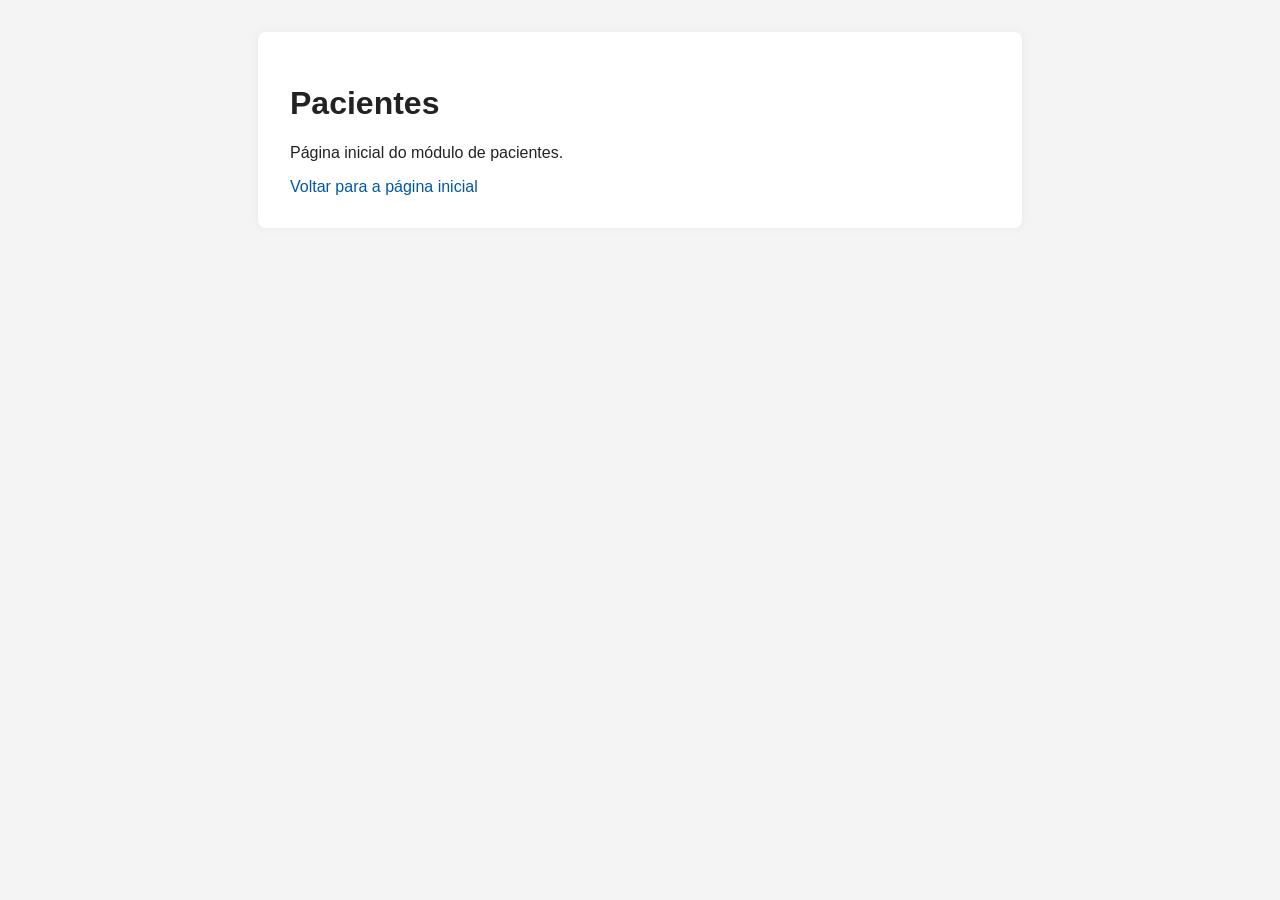
==== pages/pacientes.html @ 24cdd050 "chore: configura estrutura inicial da aplicacao web" ====
<!DOCTYPE html>
<html lang="pt-BR">
  <head>
    <meta charset="UTF-8" />
    <meta name="viewport" content="width=device-width, initial-scale=1.0" />
    <title>Pacientes</title>
    <link rel="stylesheet" href="../assets/css/styles.css" />
  </head>
  <body>
    <main>
      <h1>Pacientes</h1>
      <p>Página inicial do módulo de pacientes.</p>
      <a href="../index.html">Voltar para a página inicial</a>
    </main>

    <script src="../assets/js/pacientes.js"></script>
  </body>
</html>
---- assets/css/styles.css ----
body {
  font-family: Arial, sans-serif;
  margin: 2rem;
  background-color: #f4f4f4;
  color: #222;
}

main {
  max-width: 700px;
  margin: 0 auto;
  background: #fff;
  padding: 2rem;
  border-radius: 8px;
  box-shadow: 0 0 10px rgba(0, 0, 0, 0.05);
}

a {
  color: #0057a8;
  text-decoration: none;
}

a:hover {
  text-decoration: underline;
}
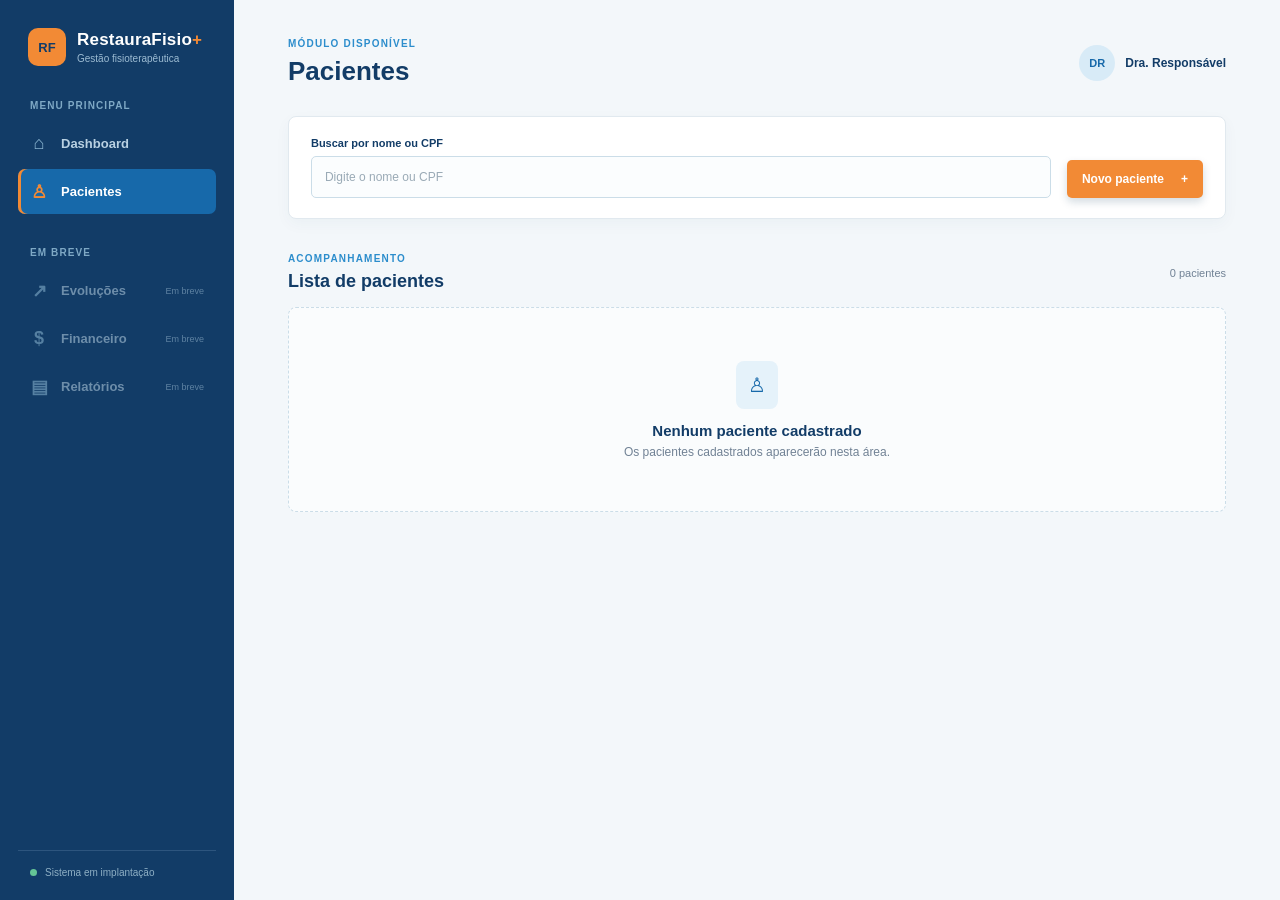
==== commit 7ef07d70: "feat: adiciona interface de cadastro de pacientes" ====
--- a/pages/pacientes.html
+++ b/pages/pacientes.html
@@ -7,11 +7,116 @@
     <link rel="stylesheet" href="../assets/css/styles.css" />
   </head>
   <body>
-    <main>
-      <h1>Pacientes</h1>
-      <p>Página inicial do módulo de pacientes.</p>
-      <a href="../index.html">Voltar para a página inicial</a>
-    </main>
+    <div class="app-shell">
+      <aside class="sidebar">
+        <a class="brand" href="../index.html" aria-label="RestauraFisio+ - Dashboard">
+          <span class="brand-mark">RF</span>
+          <span>
+            <strong>RestauraFisio<span>+</span></strong>
+            <small>Gestão fisioterapêutica</small>
+          </span>
+        </a>
+
+        <nav class="main-nav" aria-label="Navegação principal">
+          <p class="nav-label">Menu principal</p>
+          <a class="nav-link" href="../index.html">
+            <span class="nav-icon">⌂</span>
+            <span>Dashboard</span>
+          </a>
+          <a class="nav-link active" href="pacientes.html" aria-current="page">
+            <span class="nav-icon">♙</span>
+            <span>Pacientes</span>
+          </a>
+
+          <p class="nav-label nav-label-spaced">Em breve</p>
+          <span class="nav-link disabled" aria-disabled="true">
+            <span class="nav-icon">↗</span>
+            <span>Evoluções</span>
+            <small>Em breve</small>
+          </span>
+          <span class="nav-link disabled" aria-disabled="true">
+            <span class="nav-icon">$</span>
+            <span>Financeiro</span>
+            <small>Em breve</small>
+          </span>
+          <span class="nav-link disabled" aria-disabled="true">
+            <span class="nav-icon">▤</span>
+            <span>Relatórios</span>
+            <small>Em breve</small>
+          </span>
+        </nav>
+
+        <div class="sidebar-footer">
+          <span class="footer-dot"></span>
+          <span>Sistema em implantação</span>
+        </div>
+      </aside>
+
+      <main class="dashboard patient-page">
+        <header class="topbar">
+          <div>
+            <p class="eyebrow">Módulo disponível</p>
+            <h1>Pacientes</h1>
+          </div>
+          <div class="profile" aria-label="Perfil do usuário">
+            <span class="profile-avatar">DR</span>
+            <span class="profile-name">Dra. Responsável</span>
+          </div>
+        </header>
+
+        <section class="patient-toolbar" aria-label="Ações de pacientes">
+          <label class="search-field">
+            <span>Buscar por nome ou CPF</span>
+            <input type="search" placeholder="Digite o nome ou CPF" />
+          </label>
+          <details class="new-patient">
+            <summary class="primary-action">Novo paciente <span aria-hidden="true">+</span></summary>
+            <div class="patient-form-panel">
+              <div class="section-heading form-heading">
+                <div>
+                  <p class="eyebrow">Cadastro inicial</p>
+                  <h2>Dados do paciente</h2>
+                </div>
+              </div>
+              <form class="patient-form">
+                <label>
+                  <span>Nome completo</span>
+                  <input type="text" name="nome" placeholder="Digite o nome completo" />
+                </label>
+                <label>
+                  <span>CPF</span>
+                  <input type="text" name="cpf" placeholder="000.000.000-00" />
+                </label>
+                <label>
+                  <span>Data de nascimento</span>
+                  <input type="date" name="data-nascimento" />
+                </label>
+                <label>
+                  <span>Telefone/WhatsApp</span>
+                  <input type="tel" name="telefone" placeholder="(00) 00000-0000" />
+                </label>
+                <button class="form-submit" type="button">Cadastrar paciente</button>
+              </form>
+            </div>
+          </details>
+        </section>
+
+        <section class="patient-list" aria-labelledby="patient-list-title">
+          <div class="section-heading">
+            <div>
+              <p class="eyebrow">Acompanhamento</p>
+              <h2 id="patient-list-title">Lista de pacientes</h2>
+            </div>
+            <span class="patient-count">0 pacientes</span>
+          </div>
+          <div class="empty-state">
+            <div class="module-icon" aria-hidden="true">♙</div>
+            <h3>Nenhum paciente cadastrado</h3>
+            <p>Os pacientes cadastrados aparecerão nesta área.</p>
+          </div>
+        </section>
+      </main>
+    </div>
 
     <script src="../assets/js/pacientes.js"></script>
   </body>
--- a/assets/css/styles.css
+++ b/assets/css/styles.css
@@ -1,24 +1,634 @@
+:root {
+  --blue-900: #123c67;
+  --blue-700: #1769aa;
+  --blue-500: #2c8dcc;
+  --orange: #f28a35;
+  --surface: #ffffff;
+  --background: #f3f7fa;
+  --text: #213348;
+  --muted: #718295;
+  --line: #e1e9ef;
+}
+
+* {
+  box-sizing: border-box;
+}
+
 body {
-  font-family: Arial, sans-serif;
-  margin: 2rem;
-  background-color: #f4f4f4;
-  color: #222;
-}
-
-main {
-  max-width: 700px;
+  margin: 0;
+  font-family: "Trebuchet MS", Arial, sans-serif;
+  color: var(--text);
+  background: var(--background);
+}
+
+a {
+  color: inherit;
+  text-decoration: none;
+}
+
+.app-shell {
+  display: flex;
+  min-height: 100vh;
+}
+
+.sidebar {
+  display: flex;
+  width: 258px;
+  min-height: 100vh;
+  flex-direction: column;
+  padding: 28px 18px 22px;
+  color: #dcecf7;
+  background: var(--blue-900);
+}
+
+.brand {
+  display: flex;
+  align-items: center;
+  gap: 11px;
+  padding: 0 10px 34px;
+}
+
+.brand-mark {
+  display: grid;
+  width: 38px;
+  height: 38px;
+  place-items: center;
+  border-radius: 10px;
+  color: var(--blue-900);
+  font-size: 13px;
+  font-weight: bold;
+  background: var(--orange);
+}
+
+.brand strong {
+  display: block;
+  color: #fff;
+  font-size: 17px;
+  letter-spacing: .2px;
+}
+
+.brand strong span {
+  color: var(--orange);
+}
+
+.brand small {
+  display: block;
+  margin-top: 3px;
+  color: #9dbcd3;
+  font-size: 10px;
+}
+
+.nav-label {
+  margin: 0 12px 10px;
+  color: #7fa9c5;
+  font-size: 10px;
+  font-weight: bold;
+  letter-spacing: 1.1px;
+  text-transform: uppercase;
+}
+
+.nav-label-spaced {
+  margin-top: 33px;
+}
+
+.nav-link {
+  display: flex;
+  align-items: center;
+  gap: 13px;
+  min-height: 45px;
+  margin: 3px 0;
+  padding: 0 12px;
+  border-radius: 7px;
+  color: #b9d1e2;
+  font-size: 13px;
+  font-weight: bold;
+}
+
+.nav-link.active {
+  color: #fff;
+  background: var(--blue-700);
+  box-shadow: inset 3px 0 0 var(--orange);
+}
+
+.nav-link:not(.disabled):hover {
+  color: #fff;
+  background: #1c5987;
+}
+
+.nav-icon {
+  width: 18px;
+  color: #8db8d3;
+  font-size: 18px;
+  text-align: center;
+}
+
+.active .nav-icon {
+  color: var(--orange);
+}
+
+.nav-link.disabled {
+  cursor: default;
+  opacity: .55;
+}
+
+.nav-link.disabled small {
+  margin-left: auto;
+  color: #9dbcd3;
+  font-size: 9px;
+  font-weight: normal;
+}
+
+.sidebar-footer {
+  display: flex;
+  align-items: center;
+  gap: 8px;
+  margin-top: auto;
+  padding: 16px 12px 0;
+  border-top: 1px solid rgba(184, 218, 238, .16);
+  color: #8fb0c5;
+  font-size: 10px;
+}
+
+.footer-dot {
+  width: 7px;
+  height: 7px;
+  border-radius: 50%;
+  background: #65c596;
+}
+
+.dashboard {
+  width: min(100%, 1160px);
   margin: 0 auto;
-  background: #fff;
-  padding: 2rem;
+  padding: 38px 54px 56px;
+}
+
+.topbar,
+.profile,
+.module-card,
+.section-heading {
+  display: flex;
+  align-items: center;
+}
+
+.topbar {
+  justify-content: space-between;
+  margin-bottom: 34px;
+}
+
+.eyebrow {
+  margin: 0 0 7px;
+  color: var(--blue-500);
+  font-size: 10px;
+  font-weight: bold;
+  letter-spacing: 1.2px;
+  text-transform: uppercase;
+}
+
+.eyebrow.light {
+  color: #b9e0f3;
+}
+
+h1,
+h2,
+h3,
+p {
+  margin-top: 0;
+}
+
+h1 {
+  margin-bottom: 0;
+  color: var(--blue-900);
+  font-size: 26px;
+}
+
+.profile {
+  gap: 10px;
+  color: var(--blue-900);
+  font-size: 12px;
+  font-weight: bold;
+}
+
+.profile-avatar {
+  display: grid;
+  width: 36px;
+  height: 36px;
+  place-items: center;
+  border-radius: 50%;
+  color: var(--blue-700);
+  font-size: 11px;
+  background: #d8ebf7;
+}
+
+.welcome-panel {
+  display: flex;
+  min-height: 252px;
+  overflow: hidden;
+  position: relative;
+  align-items: center;
+  padding: 39px 46px;
   border-radius: 8px;
-  box-shadow: 0 0 10px rgba(0, 0, 0, 0.05);
-}
-
-a {
-  color: #0057a8;
-  text-decoration: none;
-}
-
-a:hover {
-  text-decoration: underline;
-}
+  color: #fff;
+  background: linear-gradient(112deg, #1769aa, #2b91c7);
+}
+
+.welcome-copy {
+  max-width: 520px;
+  position: relative;
+  z-index: 1;
+}
+
+.welcome-copy h2 {
+  max-width: 470px;
+  margin-bottom: 12px;
+  font-size: 27px;
+  line-height: 1.2;
+}
+
+.welcome-copy p:not(.eyebrow) {
+  max-width: 495px;
+  margin-bottom: 23px;
+  color: #d9f0fa;
+  font-size: 13px;
+  line-height: 1.6;
+}
+
+.primary-action,
+.secondary-action {
+  display: inline-flex;
+  align-items: center;
+  gap: 17px;
+  border-radius: 5px;
+  font-size: 12px;
+  font-weight: bold;
+}
+
+.primary-action {
+  padding: 12px 15px;
+  color: #fff;
+  background: var(--orange);
+  box-shadow: 0 4px 9px rgba(10, 55, 91, .18);
+}
+
+.primary-action:hover,
+.secondary-action:hover {
+  filter: brightness(.95);
+}
+
+.welcome-shape {
+  width: 240px;
+  height: 240px;
+  position: absolute;
+  right: 45px;
+  opacity: .72;
+}
+
+.shape-ring {
+  display: block;
+  width: 170px;
+  height: 170px;
+  position: absolute;
+  top: 20px;
+  right: 5px;
+  border: 23px solid rgba(255, 255, 255, .15);
+  border-radius: 50%;
+}
+
+.shape-cross {
+  position: absolute;
+  right: 81px;
+  bottom: 26px;
+  color: rgba(255, 255, 255, .52);
+  font-size: 76px;
+  font-weight: lighter;
+}
+
+.section-heading {
+  margin: 40px 0 15px;
+}
+
+.section-heading h2 {
+  margin-bottom: 0;
+  color: var(--blue-900);
+  font-size: 20px;
+}
+
+.module-card {
+  gap: 18px;
+  padding: 22px 25px;
+  border: 1px solid var(--line);
+  border-radius: 8px;
+  background: var(--surface);
+  box-shadow: 0 5px 15px rgba(27, 73, 103, .04);
+}
+
+.module-icon {
+  display: grid;
+  width: 48px;
+  height: 48px;
+  flex: 0 0 48px;
+  place-items: center;
+  border-radius: 8px;
+  color: var(--blue-700);
+  font-size: 23px;
+  background: #e5f2fa;
+}
+
+.module-content {
+  flex: 1;
+}
+
+.module-content h3 {
+  margin-bottom: 5px;
+  color: var(--blue-900);
+  font-size: 15px;
+}
+
+.module-content p {
+  margin-bottom: 0;
+  color: var(--muted);
+  font-size: 12px;
+}
+
+.secondary-action {
+  padding: 11px 13px;
+  color: var(--blue-700);
+  border: 1px solid #c4ddea;
+}
+
+.dashboard-note {
+  margin: 25px 0 0;
+  color: #91a0ad;
+  font-size: 11px;
+  text-align: center;
+}
+
+.patient-page .topbar {
+  margin-bottom: 29px;
+}
+
+.patient-toolbar {
+  display: flex;
+  align-items: flex-end;
+  gap: 16px;
+  padding: 20px 22px;
+  border: 1px solid var(--line);
+  border-radius: 8px;
+  background: var(--surface);
+  box-shadow: 0 5px 15px rgba(27, 73, 103, .04);
+}
+
+.search-field,
+.patient-form label {
+  display: flex;
+  flex-direction: column;
+  gap: 7px;
+  color: var(--blue-900);
+  font-size: 11px;
+  font-weight: bold;
+}
+
+.search-field {
+  flex: 1;
+}
+
+.search-field input,
+.patient-form input {
+  width: 100%;
+  min-height: 42px;
+  padding: 0 13px;
+  border: 1px solid #cbdde8;
+  border-radius: 5px;
+  color: var(--text);
+  font: inherit;
+  font-size: 12px;
+  background: #fbfdfe;
+}
+
+.search-field input::placeholder,
+.patient-form input::placeholder {
+  color: #9aaab6;
+  font-weight: normal;
+}
+
+.search-field input:focus,
+.patient-form input:focus {
+  outline: 2px solid rgba(44, 141, 204, .2);
+  border-color: var(--blue-500);
+}
+
+.new-patient {
+  position: relative;
+}
+
+.new-patient summary {
+  cursor: pointer;
+  list-style: none;
+  white-space: nowrap;
+}
+
+.new-patient summary::-webkit-details-marker {
+  display: none;
+}
+
+.new-patient[open] summary {
+  background: var(--blue-900);
+}
+
+.patient-form-panel {
+  width: min(100%, 620px);
+  margin-top: 16px;
+  padding: 23px 25px 25px;
+  border: 1px solid var(--line);
+  border-radius: 8px;
+  background: var(--surface);
+  box-shadow: 0 8px 22px rgba(27, 73, 103, .08);
+}
+
+.form-heading {
+  margin: 0 0 20px;
+}
+
+.form-heading h2,
+.patient-list h2 {
+  font-size: 18px;
+}
+
+.patient-form {
+  display: grid;
+  grid-template-columns: repeat(2, minmax(0, 1fr));
+  gap: 18px 16px;
+}
+
+.form-submit {
+  justify-self: start;
+  grid-column: 1 / -1;
+  min-height: 40px;
+  padding: 0 16px;
+  border: 0;
+  border-radius: 5px;
+  color: #fff;
+  font: inherit;
+  font-size: 12px;
+  font-weight: bold;
+  background: var(--blue-700);
+  cursor: pointer;
+  box-shadow: 0 4px 9px rgba(10, 55, 91, .12);
+}
+
+.form-submit:hover {
+  background: var(--blue-900);
+}
+
+.patient-list {
+  margin-top: 34px;
+}
+
+.patient-list .section-heading {
+  justify-content: space-between;
+  margin-top: 0;
+}
+
+.patient-count {
+  color: var(--muted);
+  font-size: 11px;
+}
+
+.empty-state {
+  display: flex;
+  min-height: 205px;
+  align-items: center;
+  flex-direction: column;
+  justify-content: center;
+  padding: 25px;
+  border: 1px dashed #cbdde8;
+  border-radius: 8px;
+  background: rgba(255, 255, 255, .58);
+  text-align: center;
+}
+
+.empty-state .module-icon {
+  width: 42px;
+  height: 42px;
+  margin-bottom: 13px;
+  font-size: 20px;
+}
+
+.empty-state h3 {
+  margin-bottom: 6px;
+  color: var(--blue-900);
+  font-size: 15px;
+}
+
+.empty-state p {
+  margin-bottom: 0;
+  color: var(--muted);
+  font-size: 12px;
+}
+
+@media (max-width: 760px) {
+  .app-shell {
+    display: block;
+  }
+
+  .sidebar {
+    width: 100%;
+    min-height: auto;
+    padding: 18px 14px;
+  }
+
+  .brand {
+    padding: 0 8px 18px;
+  }
+
+  .main-nav {
+    display: flex;
+    flex-wrap: wrap;
+    gap: 4px;
+  }
+
+  .nav-label,
+  .sidebar-footer {
+    display: none;
+  }
+
+  .nav-label-spaced {
+    display: block;
+    width: 100%;
+    margin: 15px 8px 3px;
+  }
+
+  .nav-link {
+    flex: 1 1 130px;
+  }
+
+  .nav-link.disabled {
+    flex-basis: 30%;
+  }
+
+  .dashboard {
+    padding: 28px 18px 42px;
+  }
+
+  .welcome-panel {
+    padding: 31px 25px;
+  }
+
+  .welcome-copy h2 {
+    font-size: 23px;
+  }
+
+  .welcome-shape {
+    right: -75px;
+    opacity: .4;
+  }
+
+  .module-card {
+    align-items: flex-start;
+    flex-wrap: wrap;
+  }
+
+  .patient-toolbar {
+    align-items: stretch;
+    flex-direction: column;
+  }
+
+  .new-patient summary {
+    justify-content: center;
+  }
+
+  .patient-form-panel {
+    width: 100%;
+  }
+
+  .secondary-action {
+    margin-left: 66px;
+  }
+}
+
+@media (max-width: 460px) {
+  .topbar {
+    align-items: flex-start;
+  }
+
+  .profile-name {
+    display: none;
+  }
+
+  .welcome-panel {
+    min-height: 290px;
+  }
+
+  .module-content {
+    flex-basis: calc(100% - 66px);
+  }
+
+  .patient-form {
+    grid-template-columns: 1fr;
+  }
+
+  .patient-list .section-heading {
+    align-items: flex-start;
+    flex-direction: column;
+    gap: 8px;
+  }
+}
